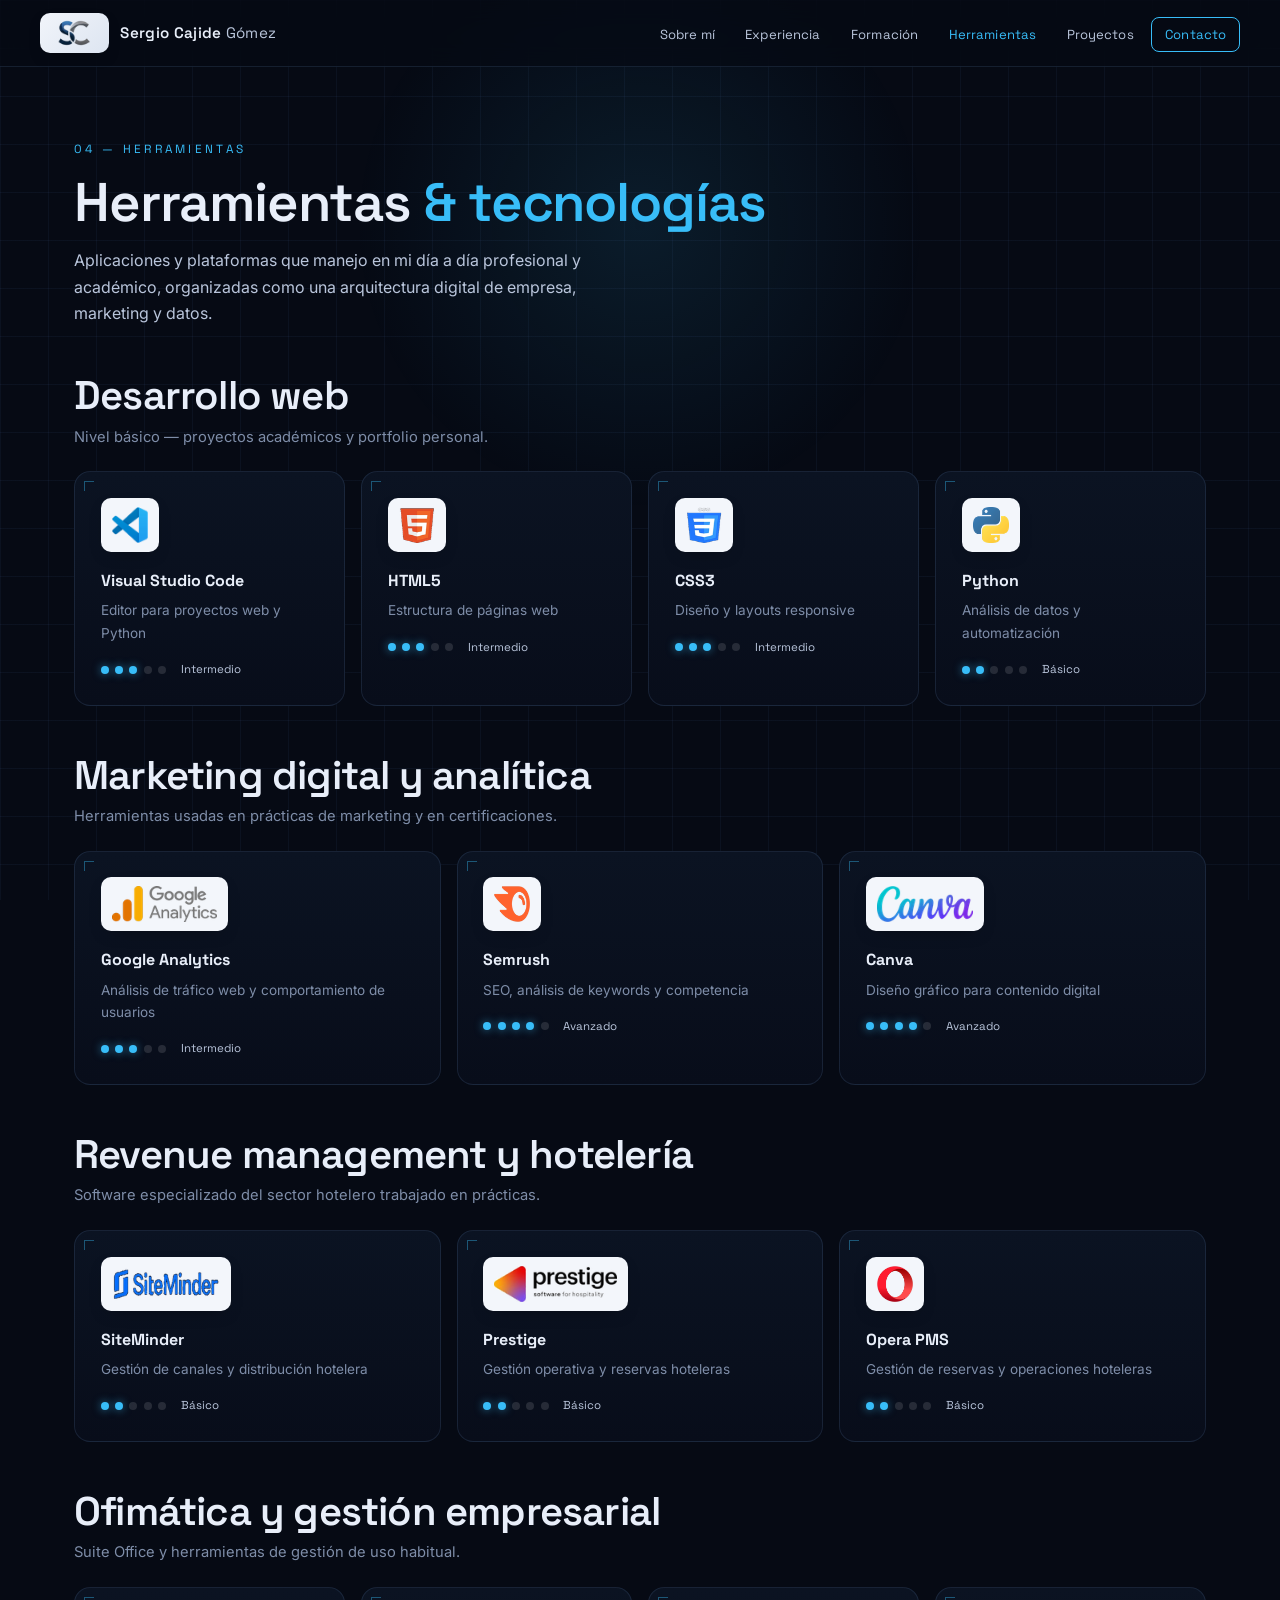
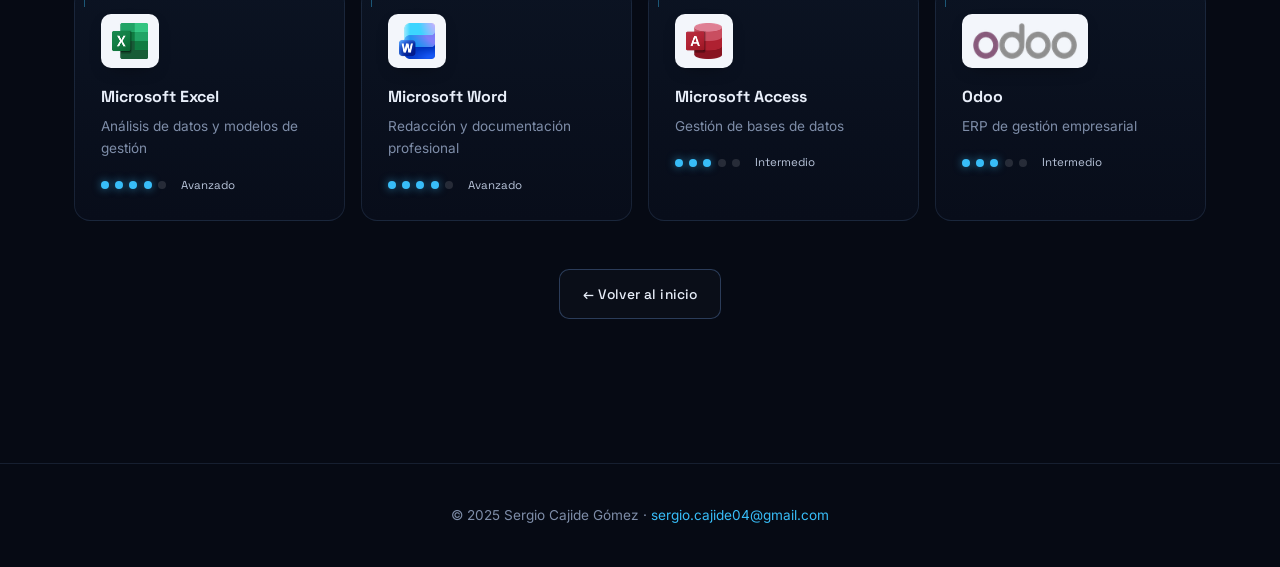
==== herramientas.html @ cd56e780 "Add files via upload" ====
<!DOCTYPE html>
<html lang="es">
<head>
  <meta charset="UTF-8">
  <meta name="viewport" content="width=device-width, initial-scale=1.0">
  <title>Herramientas — Sergio Cajide Gómez</title>
  <meta name="description" content="Herramientas y tecnologías que maneja Sergio Cajide Gómez: desarrollo web, marketing digital, revenue management y gestión empresarial.">
  <link rel="stylesheet" href="style.css">
  <link rel="preconnect" href="https://fonts.googleapis.com">
  <link rel="preconnect" href="https://fonts.gstatic.com" crossorigin>
  <link href="https://fonts.googleapis.com/css2?family=Space+Grotesk:wght@400;500;600;700&family=Inter:wght@300;400;500;600&display=swap" rel="stylesheet">
</head>
<body>

  <nav class="navbar">
    <a href="index.html" class="nav-brand">
      <img src="img/logo_prueba.png" alt="Sergio Cajide Gómez" class="brand-mark">
      <span class="brand-text">Sergio Cajide <span class="brand-soft">Gómez</span></span>
    </a>
    <ul class="nav-links">
      <li><a href="index.html#sobre-mi">Sobre mí</a></li>
      <li><a href="index.html#experiencia">Experiencia</a></li>
      <li><a href="index.html#formacion">Formación</a></li>
      <li><a href="herramientas.html" class="active">Herramientas</a></li>
      <li><a href="index.html#proyectos">Proyectos</a></li>
      <li><a href="index.html#contacto" class="nav-cta">Contacto</a></li>
    </ul>
    <button class="nav-toggle" id="navToggle" aria-label="Menú">&#9776;</button>
  </nav>

  <section class="page-header container">
    <p class="page-eyebrow">04 — Herramientas</p>
    <h1 class="page-title">Herramientas <em>&amp; tecnologías</em></h1>
    <p class="page-subtitle">Aplicaciones y plataformas que manejo en mi día a día profesional y académico, organizadas como una arquitectura digital de empresa, marketing y datos.</p>
  </section>

  <section class="block container" style="padding-top:2rem;">

    <div class="tool-category">
      <h2 class="section-title reveal">Desarrollo web</h2>
      <p class="tools-cat-desc reveal">Nivel básico — proyectos académicos y portfolio personal.</p>
      <div class="tools-full-grid">

        <div class="bp-card tool-card reveal"><span class="tick tl"></span>
          <div class="tool-card-logo"><img src="img/logo_vscode.png" alt="Visual Studio Code"></div>
          <h4>Visual Studio Code</h4><p>Editor para proyectos web y Python</p>
          <div class="tool-level"><span class="level-dot active"></span><span class="level-dot active"></span><span class="level-dot active"></span><span class="level-dot"></span><span class="level-dot"></span><span class="level-label">Intermedio</span></div>
        </div>
        <div class="bp-card tool-card reveal d1"><span class="tick tl"></span>
          <div class="tool-card-logo"><img src="img/logo_html.png" alt="HTML5"></div>
          <h4>HTML5</h4><p>Estructura de páginas web</p>
          <div class="tool-level"><span class="level-dot active"></span><span class="level-dot active"></span><span class="level-dot active"></span><span class="level-dot"></span><span class="level-dot"></span><span class="level-label">Intermedio</span></div>
        </div>
        <div class="bp-card tool-card reveal d2"><span class="tick tl"></span>
          <div class="tool-card-logo"><img src="img/logo_css.png" alt="CSS3"></div>
          <h4>CSS3</h4><p>Diseño y layouts responsive</p>
          <div class="tool-level"><span class="level-dot active"></span><span class="level-dot active"></span><span class="level-dot active"></span><span class="level-dot"></span><span class="level-dot"></span><span class="level-label">Intermedio</span></div>
        </div>
        <div class="bp-card tool-card reveal d3"><span class="tick tl"></span>
          <div class="tool-card-logo"><img src="img/logo_python.png" alt="Python"></div>
          <h4>Python</h4><p>Análisis de datos y automatización</p>
          <div class="tool-level"><span class="level-dot active"></span><span class="level-dot active"></span><span class="level-dot"></span><span class="level-dot"></span><span class="level-dot"></span><span class="level-label">Básico</span></div>
        </div>

      </div>
    </div>

    <div class="tool-category">
      <h2 class="section-title reveal">Marketing digital y analítica</h2>
      <p class="tools-cat-desc reveal">Herramientas usadas en prácticas de marketing y en certificaciones.</p>
      <div class="tools-full-grid">

        <div class="bp-card tool-card reveal"><span class="tick tl"></span>
          <div class="tool-card-logo"><img src="img/logo_googleanalytics.png" alt="Google Analytics"></div>
          <h4>Google Analytics</h4><p>Análisis de tráfico web y comportamiento de usuarios</p>
          <div class="tool-level"><span class="level-dot active"></span><span class="level-dot active"></span><span class="level-dot active"></span><span class="level-dot"></span><span class="level-dot"></span><span class="level-label">Intermedio</span></div>
        </div>
        <div class="bp-card tool-card reveal d1"><span class="tick tl"></span>
          <div class="tool-card-logo"><img src="img/logo_semrush.png" alt="Semrush"></div>
          <h4>Semrush</h4><p>SEO, análisis de keywords y competencia</p>
          <div class="tool-level"><span class="level-dot active"></span><span class="level-dot active"></span><span class="level-dot active"></span><span class="level-dot active"></span><span class="level-dot"></span><span class="level-label">Avanzado</span></div>
        </div>
        <div class="bp-card tool-card reveal d2"><span class="tick tl"></span>
          <div class="tool-card-logo"><img src="img/logo_canva.png" alt="Canva"></div>
          <h4>Canva</h4><p>Diseño gráfico para contenido digital</p>
          <div class="tool-level"><span class="level-dot active"></span><span class="level-dot active"></span><span class="level-dot active"></span><span class="level-dot active"></span><span class="level-dot"></span><span class="level-label">Avanzado</span></div>
        </div>

      </div>
    </div>

    <div class="tool-category">
      <h2 class="section-title reveal">Revenue management y hotelería</h2>
      <p class="tools-cat-desc reveal">Software especializado del sector hotelero trabajado en prácticas.</p>
      <div class="tools-full-grid">

        <div class="bp-card tool-card reveal"><span class="tick tl"></span>
          <div class="tool-card-logo"><img src="img/logo_siteminder.png" alt="SiteMinder"></div>
          <h4>SiteMinder</h4><p>Gestión de canales y distribución hotelera</p>
          <div class="tool-level"><span class="level-dot active"></span><span class="level-dot active"></span><span class="level-dot"></span><span class="level-dot"></span><span class="level-dot"></span><span class="level-label">Básico</span></div>
        </div>
        <div class="bp-card tool-card reveal d1"><span class="tick tl"></span>
          <div class="tool-card-logo"><img src="img/logo_prestige.png" alt="Prestige"></div>
          <h4>Prestige</h4><p>Gestión operativa y reservas hoteleras</p>
          <div class="tool-level"><span class="level-dot active"></span><span class="level-dot active"></span><span class="level-dot"></span><span class="level-dot"></span><span class="level-dot"></span><span class="level-label">Básico</span></div>
        </div>
        <div class="bp-card tool-card reveal d2"><span class="tick tl"></span>
          <div class="tool-card-logo"><img src="img/logo_opera.png" alt="Opera"></div>
          <h4>Opera PMS</h4><p>Gestión de reservas y operaciones hoteleras</p>
          <div class="tool-level"><span class="level-dot active"></span><span class="level-dot active"></span><span class="level-dot"></span><span class="level-dot"></span><span class="level-dot"></span><span class="level-label">Básico</span></div>
        </div>

      </div>
    </div>

    <div class="tool-category">
      <h2 class="section-title reveal">Ofimática y gestión empresarial</h2>
      <p class="tools-cat-desc reveal">Suite Office y herramientas de gestión de uso habitual.</p>
      <div class="tools-full-grid">

        <div class="bp-card tool-card reveal"><span class="tick tl"></span>
          <div class="tool-card-logo"><img src="img/logo_excel.png" alt="Excel"></div>
          <h4>Microsoft Excel</h4><p>Análisis de datos y modelos de gestión</p>
          <div class="tool-level"><span class="level-dot active"></span><span class="level-dot active"></span><span class="level-dot active"></span><span class="level-dot active"></span><span class="level-dot"></span><span class="level-label">Avanzado</span></div>
        </div>
        <div class="bp-card tool-card reveal d1"><span class="tick tl"></span>
          <div class="tool-card-logo"><img src="img/logo_word.png" alt="Word"></div>
          <h4>Microsoft Word</h4><p>Redacción y documentación profesional</p>
          <div class="tool-level"><span class="level-dot active"></span><span class="level-dot active"></span><span class="level-dot active"></span><span class="level-dot active"></span><span class="level-dot"></span><span class="level-label">Avanzado</span></div>
        </div>
        <div class="bp-card tool-card reveal d2"><span class="tick tl"></span>
          <div class="tool-card-logo"><img src="img/logo_access.png" alt="Access"></div>
          <h4>Microsoft Access</h4><p>Gestión de bases de datos</p>
          <div class="tool-level"><span class="level-dot active"></span><span class="level-dot active"></span><span class="level-dot active"></span><span class="level-dot"></span><span class="level-dot"></span><span class="level-label">Intermedio</span></div>
        </div>
        <div class="bp-card tool-card reveal d3"><span class="tick tl"></span>
          <div class="tool-card-logo"><img src="img/logo_odoo.png" alt="Odoo"></div>
          <h4>Odoo</h4><p>ERP de gestión empresarial</p>
          <div class="tool-level"><span class="level-dot active"></span><span class="level-dot active"></span><span class="level-dot active"></span><span class="level-dot"></span><span class="level-dot"></span><span class="level-label">Intermedio</span></div>
        </div>

      </div>
    </div>

    <div style="text-align:center;margin-top:1rem;" class="reveal">
      <a href="index.html" class="btn btn-outline">← Volver al inicio</a>
    </div>

  </section>

  <nav class="mobile-bottom-nav">
    <a href="index.html">Inicio</a>
    <a href="index.html#sobre-mi">Sobre mí</a>
    <a href="index.html#experiencia">Experiencia</a>
    <a href="index.html#proyectos">Proyectos</a>
    <a href="index.html#contacto">Contacto</a>
  </nav>

  <footer class="footer">
    <p>© 2025 Sergio Cajide Gómez · <a href="mailto:sergio.cajide04@gmail.com">sergio.cajide04@gmail.com</a></p>
  </footer>

  <script src="app.js"></script>
</body>
</html>
---- style.css ----
/* =========================================================
   Sergio Cajide Gómez — Portfolio
   "Digital Blueprint" — Business · Technology · Transformation
   ========================================================= */

:root{
  --bg:            #060a14;
  --bg-2:          #080d1a;
  --surface:       #0b1322;
  --surface-2:     #0e1730;
  --line:          rgba(120,160,220,.14);
  --line-strong:   rgba(120,170,240,.30);
  --grid:          rgba(90,130,200,.07);
  --text:          #e8eef9;
  --text-soft:     #b9c5db;
  --muted:         #7e8da8;
  --accent:        #38bdf8;   /* cian eléctrico */
  --accent-2:      #3b82f6;   /* azul */
  --accent-soft:   rgba(56,189,248,.12);
  --amber:         #f5b14c;
  --green:         #4ade80;
  --violet:        #a78bfa;
  --radius:        16px;
  --radius-sm:     10px;
  --maxw:          1180px;
  --ease:          cubic-bezier(.22,.61,.36,1);
  --font-head:     'Space Grotesk', system-ui, sans-serif;
  --font-body:     'Inter', system-ui, -apple-system, sans-serif;
}

*{ box-sizing:border-box; margin:0; padding:0; }

html{ scroll-behavior:smooth; }

body{
  font-family:var(--font-body);
  background:var(--bg);
  color:var(--text);
  line-height:1.65;
  -webkit-font-smoothing:antialiased;
  overflow-x:hidden;
  position:relative;
}

/* Blueprint grid background (fixed) + cursor glow */
body::before{
  content:"";
  position:fixed; inset:0;
  background-image:
    linear-gradient(var(--grid) 1px, transparent 1px),
    linear-gradient(90deg, var(--grid) 1px, transparent 1px);
  background-size:48px 48px;
  z-index:0;
  pointer-events:none;
}
body::after{
  content:"";
  position:fixed; inset:0;
  z-index:0;
  pointer-events:none;
  background:radial-gradient(440px circle at var(--mx,50%) var(--my,25%),
             rgba(56,189,248,.10), transparent 65%);
  transition:background .18s var(--ease);
}

a{ color:inherit; text-decoration:none; }
img{ max-width:100%; display:block; }
ul{ list-style:none; }

.container{
  width:100%;
  max-width:var(--maxw);
  margin-inline:auto;
  padding-inline:24px;
  position:relative;
  z-index:1;
}

/* =========================================================
   Typography helpers
   ========================================================= */
.eyebrow{
  font-family:var(--font-head);
  font-size:.74rem;
  letter-spacing:.32em;
  text-transform:uppercase;
  color:var(--accent);
  display:inline-flex;
  align-items:center;
  gap:.7rem;
  font-weight:500;
}
.eyebrow::before{
  content:"";
  width:28px; height:1px;
  background:linear-gradient(90deg,var(--accent),transparent);
}

.section-title{
  font-family:var(--font-head);
  font-size:clamp(1.6rem,3.4vw,2.5rem);
  font-weight:600;
  letter-spacing:-.02em;
  line-height:1.1;
}
.section-lead{
  color:var(--text-soft);
  max-width:56ch;
  margin-top:1rem;
  font-size:1.02rem;
}

section.block{ padding-block:clamp(4.5rem,9vw,7rem); position:relative; z-index:1; }
.section-head{ margin-bottom:3rem; }

/* =========================================================
   Intro cinematic
   ========================================================= */
#intro{
  position:fixed; inset:0;
  z-index:9999;
  background:radial-gradient(circle at 50% 45%, #0a1322 0%, #050810 70%);
  display:grid; place-items:center;
  overflow:hidden;
}
#intro.hide{
  opacity:0;
  visibility:hidden;
  transition:opacity .8s var(--ease), visibility 0s .8s;
}
#intro svg{ position:absolute; inset:0; width:100%; height:100%; }
#intro .intro-line{
  fill:none;
  stroke:var(--accent);
  stroke-width:1;
  stroke-dasharray:1600;
  stroke-dashoffset:1600;
  opacity:.5;
  animation:draw 1.7s var(--ease) forwards;
}
#intro .intro-line.l2{ stroke:var(--accent-2); animation-delay:.15s; }
#intro .intro-shape{
  fill:none; stroke:rgba(150,190,240,.5); stroke-width:1;
  opacity:0;
  animation:shapeIn 1s ease forwards .4s, shapeOut .6s ease forwards 1.8s;
}
#intro .intro-node{
  fill:var(--accent); opacity:0;
  animation:nodeIn .5s ease forwards .5s;
}
@keyframes draw{ to{ stroke-dashoffset:0; } }
@keyframes shapeIn{ from{opacity:0;} to{opacity:.6;} }
@keyframes shapeOut{ to{opacity:0;} }
@keyframes nodeIn{ to{opacity:.85;} }

#intro .intro-center{
  position:relative; z-index:2; text-align:center;
  opacity:0; transform:translateY(8px);
  animation:introTextIn .9s var(--ease) forwards 1.55s;
}
#intro .intro-name{
  font-family:var(--font-head);
  font-weight:600;
  font-size:clamp(1.9rem,6vw,3.6rem);
  letter-spacing:.04em;
  background:linear-gradient(120deg,#fff 30%,var(--accent));
  -webkit-background-clip:text; background-clip:text;
  -webkit-text-fill-color:transparent;
}
#intro .intro-tag{
  margin-top:.7rem;
  font-family:var(--font-head);
  letter-spacing:.26em;
  text-transform:uppercase;
  font-size:.72rem;
  color:var(--text-soft);
}
#intro .intro-tag b{ color:var(--accent); font-weight:500; }
@keyframes introTextIn{ to{ opacity:1; transform:none; } }

.intro-skip{
  position:absolute; bottom:26px; right:28px; z-index:3;
  font-family:var(--font-head); font-size:.68rem; letter-spacing:.2em;
  text-transform:uppercase; color:var(--muted);
  border:1px solid var(--line); padding:.45rem .9rem; border-radius:40px;
  background:rgba(10,18,34,.4); cursor:pointer; transition:.25s;
}
.intro-skip:hover{ color:var(--text); border-color:var(--line-strong); }

/* =========================================================
   Navbar
   ========================================================= */
.navbar{
  position:sticky; top:0; z-index:100;
  display:flex; align-items:center; justify-content:space-between;
  gap:1.5rem;
  padding:.8rem clamp(18px,4vw,40px);
  background:rgba(6,10,20,.72);
  backdrop-filter:blur(14px);
  -webkit-backdrop-filter:blur(14px);
  border-bottom:1px solid var(--line);
}
.nav-brand{ display:flex; align-items:center; gap:.7rem; }
.nav-brand .brand-mark{
  height:40px; width:auto;
  background:linear-gradient(135deg,#f1f4fa,#dde5f1);
  border-radius:10px; padding:5px 9px;
  box-shadow:0 6px 16px -8px rgba(0,0,0,.6);
}
.nav-brand .brand-text{
  font-family:var(--font-head); font-weight:600; letter-spacing:.02em; font-size:.95rem;
}
.nav-brand .brand-soft{ color:var(--text-soft); font-weight:400; }
.nav-links{ display:flex; gap:.3rem; align-items:center; }
.nav-links a{
  font-family:var(--font-head);
  font-size:.82rem; letter-spacing:.01em;
  color:var(--text-soft);
  padding:.5rem .8rem; border-radius:8px;
  transition:.2s; position:relative;
}
.nav-links a:hover{ color:var(--text); background:rgba(255,255,255,.04); }
.nav-links a.active{ color:var(--accent); }
.nav-cta{ border:1px solid var(--accent) !important; color:var(--accent) !important; }
.nav-cta:hover{ background:var(--accent-soft) !important; }
.nav-toggle{
  display:none; background:none; border:none; color:var(--text);
  font-size:1.5rem; cursor:pointer; line-height:1;
}

/* =========================================================
   Buttons
   ========================================================= */
.btn{
  display:inline-flex; align-items:center; gap:.5rem;
  font-family:var(--font-head); font-weight:500; font-size:.86rem;
  letter-spacing:.01em;
  padding:.8rem 1.4rem; border-radius:10px;
  border:1px solid transparent; cursor:pointer;
  transition:.25s var(--ease);
}
.btn-primary{
  background:linear-gradient(120deg,var(--accent-2),var(--accent));
  color:#03101f; font-weight:600;
  box-shadow:0 8px 26px -10px rgba(56,189,248,.6);
}
.btn-primary:hover{ transform:translateY(-2px); box-shadow:0 14px 34px -10px rgba(56,189,248,.75); }
.btn-outline{ border-color:var(--line-strong); color:var(--text); background:rgba(255,255,255,.02); }
.btn-outline:hover{ border-color:var(--accent); color:var(--accent); background:var(--accent-soft); }
.btn-ghost{ color:var(--text-soft); padding-inline:.6rem; }
.btn-ghost:hover{ color:var(--accent); }
.btn-full{ width:100%; justify-content:center; }

/* =========================================================
   Cards — blueprint style
   ========================================================= */
.bp-card{
  position:relative;
  background:linear-gradient(180deg,var(--surface),var(--bg-2));
  border:1px solid var(--line);
  border-radius:var(--radius);
  padding:1.6rem;
  transition:.35s var(--ease);
  overflow:hidden;
}
.bp-card::before{
  content:""; position:absolute; top:0; left:0; right:0; height:1px;
  background:linear-gradient(90deg,transparent,var(--accent),transparent);
  opacity:0; transition:.35s;
}
.bp-card:hover{
  border-color:var(--line-strong);
  transform:translateY(-4px);
  box-shadow:0 24px 50px -28px rgba(10,30,60,.9);
}
.bp-card:hover::before{ opacity:.8; }
.bp-card .tick{ position:absolute; width:10px; height:10px; opacity:.4; }
.tick.tl{ top:9px; left:9px; }
.tick.tr{ top:9px; right:9px; }
.tick.tl::before,.tick.tr::before{ content:""; position:absolute; width:10px; height:1px; top:0; background:var(--accent); }
.tick.tl::after,.tick.tr::after{ content:""; position:absolute; width:1px; height:10px; left:0; background:var(--accent); }
.tick.tr::before{ right:0; left:auto; }
.tick.tr::after{ right:0; left:auto; }

/* =========================================================
   Hero
   ========================================================= */
.hero{
  position:relative; z-index:1;
  display:grid; grid-template-columns:1.15fr .85fr;
  gap:3rem; align-items:center;
  padding:clamp(3rem,7vw,5.5rem) 24px clamp(3.5rem,7vw,5rem);
  max-width:var(--maxw); margin-inline:auto;
}
.hero-eyebrow{ margin-bottom:1.4rem; }
.hero-title{
  font-family:var(--font-head);
  font-weight:600;
  font-size:clamp(2.6rem,6.5vw,4.6rem);
  line-height:1.02; letter-spacing:-.03em;
}
.hero-title .grad{
  background:linear-gradient(120deg,#fff 35%,var(--accent));
  -webkit-background-clip:text; background-clip:text;
  -webkit-text-fill-color:transparent;
}
.hero-roles-line{
  margin-top:1.3rem;
  font-family:var(--font-head); font-size:.96rem;
  color:var(--text-soft); letter-spacing:.01em;
  display:flex; flex-wrap:wrap; gap:.5rem .9rem; align-items:center;
}
.hero-roles-line span{ display:inline-flex; align-items:center; gap:.5rem; }
.hero-roles-line .sep{ width:5px; height:5px; border-radius:50%; background:var(--accent); }
.hero-desc{ margin-top:1.5rem; color:var(--text-soft); max-width:52ch; }
.hero-cta{ margin-top:2rem; display:flex; flex-wrap:wrap; gap:.8rem; }

.hero-visual{ position:relative; }
.hero-photo-wrap{
  position:relative; width:100%; max-width:340px; margin-inline:auto;
  border-radius:20px; overflow:hidden;
  border:1px solid var(--line-strong);
  background:var(--surface);
}
.hero-photo-wrap::after{
  content:""; position:absolute; inset:0;
  background:linear-gradient(180deg,transparent 55%,rgba(6,10,20,.55));
}
.hero-photo{ width:100%; aspect-ratio:1/1.08; object-fit:cover; filter:grayscale(.15) contrast(1.02); }
.hero-card{
  position:relative; margin-top:-2.6rem; margin-inline:auto;
  width:92%; z-index:2;
  background:rgba(11,19,34,.92);
  backdrop-filter:blur(8px);
  border:1px solid var(--line-strong);
  border-radius:14px; padding:1.1rem 1.2rem;
}
.hero-tag{
  font-family:var(--font-head); font-size:.66rem; letter-spacing:.22em;
  text-transform:uppercase; color:var(--accent); margin-bottom:.8rem;
}
.role-item{ display:flex; gap:.7rem; align-items:flex-start; padding:.4rem 0; }
.role-dot{ width:9px; height:9px; border-radius:50%; margin-top:.45rem; flex:none; box-shadow:0 0 10px currentColor; }
.dot-blue{ background:var(--accent); color:var(--accent); }
.dot-amber{ background:var(--amber); color:var(--amber); }
.dot-green{ background:var(--green); color:var(--green); }
.dot-violet{ background:var(--violet); color:var(--violet); }
.role-company{ font-weight:600; font-size:.9rem; font-family:var(--font-head); }
.role-desc{ font-size:.78rem; color:var(--muted); }

/* =========================================================
   About / profile
   ========================================================= */
.about-grid{ display:grid; grid-template-columns:1.4fr 1fr; gap:2.2rem; align-items:start; }
.about-lead{ font-size:1.18rem; color:var(--text); font-weight:500; margin-bottom:1.1rem; }
.about-text p{ color:var(--text-soft); margin-bottom:1rem; }
.about-text strong{ color:var(--text); font-weight:600; }
.about-sidebar{ display:grid; gap:1.2rem; }
.info-card-title{
  font-family:var(--font-head); font-size:.72rem; letter-spacing:.2em;
  text-transform:uppercase; color:var(--accent); margin-bottom:1rem;
}
.info-list li{ display:flex; gap:.7rem; align-items:center; padding:.35rem 0; color:var(--text-soft); font-size:.92rem; }
.info-icon{ color:var(--accent); width:18px; text-align:center; }
.tl-mini-row{ display:flex; gap:.8rem; align-items:center; padding:.5rem 0; }
.tl-mini-logo{ width:38px; height:38px; object-fit:contain; background:#fff; border-radius:8px; padding:4px; flex:none; }
.tl-mini-row .tl-year{ display:block; font-size:.72rem; color:var(--accent); font-family:var(--font-head); }
.tl-mini-row .tl-title{ display:block; font-weight:600; font-size:.9rem; }
.tl-mini-row .tl-place{ display:block; font-size:.8rem; color:var(--muted); }

/* skills */
.skills-grid{ display:grid; grid-template-columns:repeat(auto-fit,minmax(240px,1fr)); gap:1rem; }
.skill-head{ display:flex; align-items:center; justify-content:space-between; margin-bottom:1rem; }
.skill-icon{
  display:inline-grid; place-items:center; width:44px; height:44px;
  border:1px solid var(--line); border-radius:11px;
  background:var(--accent-soft); color:var(--accent); transition:.3s var(--ease);
}
.skill-icon svg{ width:24px; height:24px; }
.skill-block:hover .skill-icon{ border-color:var(--accent); box-shadow:0 0 18px -6px rgba(56,189,248,.6); }
.skill-index{ font-family:var(--font-head); font-size:.8rem; letter-spacing:.12em; color:var(--muted); }
.skill-block h4{ font-family:var(--font-head); font-size:1rem; margin-bottom:.4rem; }
.skill-block p{ color:var(--muted); font-size:.88rem; }

/* languages */
.lang-grid{ display:grid; grid-template-columns:repeat(auto-fit,minmax(200px,1fr)); gap:1rem; }
.lang-card{ background:var(--surface); border:1px solid var(--line); border-radius:var(--radius-sm); padding:1.1rem; }
.lang-name{ font-family:var(--font-head); font-weight:600; display:block; margin-bottom:.7rem; }
.lang-bar-wrap{ height:5px; background:rgba(255,255,255,.07); border-radius:4px; overflow:hidden; }
.lang-bar{ height:100%; background:linear-gradient(90deg,var(--accent-2),var(--accent)); border-radius:4px; width:0; transition:width 1.1s var(--ease); }
.lang-level{ display:block; margin-top:.55rem; font-size:.78rem; color:var(--muted); }

/* =========================================================
   Experience — roadmap timeline
   ========================================================= */
.timeline{ position:relative; display:grid; gap:1.4rem; }
.timeline::before{
  content:""; position:absolute; left:7px; top:8px; bottom:8px; width:1px;
  background:linear-gradient(180deg,var(--accent),var(--line),transparent);
}
.timeline-item{ position:relative; padding-left:2.4rem; }
.timeline-dot{
  position:absolute; left:0; top:1.6rem; width:15px; height:15px; border-radius:50%;
  border:2px solid var(--bg); box-shadow:0 0 0 1px var(--line-strong),0 0 14px currentColor;
  z-index:2;
}
.tl-header{ display:flex; justify-content:space-between; gap:1rem; flex-wrap:wrap; align-items:flex-start; margin-bottom:.9rem; }
.tl-id-row{ display:flex; align-items:center; gap:.85rem; }
.company-logo{
  width:46px; height:46px; border-radius:10px; flex:none;
  background:#fff; display:grid; place-items:center; padding:6px;
  border:1px solid var(--line);
}
.company-logo img{ max-height:100%; max-width:100%; width:auto; object-fit:contain; }
.company-logo.plain{ background:transparent; border:none; padding:0; width:50px; height:50px; }
.company-logo.plain img{ max-height:50px; }
.tl-role{ font-family:var(--font-head); font-size:1.08rem; font-weight:600; }
.tl-company{ color:var(--accent); font-size:.86rem; }
.tl-badge{
  font-family:var(--font-head); font-size:.7rem; letter-spacing:.04em;
  padding:.32rem .7rem; border-radius:30px; white-space:nowrap;
  border:1px solid var(--line); color:var(--text-soft);
}
.badge-blue{ border-color:rgba(56,189,248,.4); color:var(--accent); }
.badge-amber{ border-color:rgba(245,177,76,.4); color:var(--amber); }
.badge-green{ border-color:rgba(74,222,128,.4); color:var(--green); }
.tl-desc{ color:var(--text-soft); font-size:.94rem; max-height:0; overflow:hidden; opacity:0; transition:max-height .45s var(--ease), opacity .35s, margin .35s; }
.timeline-item .bp-card:hover .tl-desc,
.timeline-item .bp-card.open .tl-desc{ max-height:260px; opacity:1; margin-bottom:.9rem; }
.tl-tags{ display:flex; flex-wrap:wrap; gap:.45rem; }
.tag{
  font-size:.74rem; padding:.32rem .7rem; border-radius:30px;
  background:rgba(56,189,248,.07); border:1px solid var(--line);
  color:var(--text-soft); font-family:var(--font-head);
}
.hover-hint{ font-size:.72rem; color:var(--muted); margin-top:.2rem; font-family:var(--font-head); }

/* =========================================================
   Education
   ========================================================= */
.edu-grid{ display:grid; grid-template-columns:repeat(auto-fit,minmax(280px,1fr)); gap:1.2rem; }
.edu-logo-row{ height:48px; margin-bottom:1rem; }
.edu-logo{ height:48px; width:auto; object-fit:contain; background:#fff; border-radius:8px; padding:5px; }
.edu-year{ font-family:var(--font-head); font-size:.74rem; color:var(--accent); letter-spacing:.05em; }
.edu-card h3{ font-family:var(--font-head); font-size:1.1rem; margin:.4rem 0 .3rem; }
.edu-place{ color:var(--text-soft); font-size:.88rem; margin-bottom:.6rem; }
.edu-detail{ color:var(--muted); font-size:.86rem; }

/* =========================================================
   Tools — nodes in a digital architecture
   ========================================================= */
.tools-highlight{ display:grid; grid-template-columns:repeat(auto-fit,minmax(150px,1fr)); gap:1rem; }
.tool-node{
  position:relative; text-align:center; padding:1.4rem 1rem;
  background:linear-gradient(180deg,var(--surface),var(--bg-2));
  border:1px solid var(--line); border-radius:var(--radius-sm);
  transition:.3s var(--ease);
}
.tool-node img{ height:58px; width:auto; margin:0 auto .9rem; object-fit:contain; transition:.3s; background:#f3f6fb; border-radius:12px; padding:9px 11px; box-shadow:0 6px 18px -10px rgba(0,0,0,.6); }
.tool-node span{ font-family:var(--font-head); font-size:.86rem; font-weight:500; }
.tool-node small{ display:block; color:var(--muted); font-size:.74rem; margin-top:.3rem; opacity:0; max-height:0; overflow:hidden; transition:.3s; }
.tool-node:hover{ border-color:var(--accent); transform:translateY(-4px); box-shadow:0 0 26px -8px rgba(56,189,248,.5); }
.tool-node:hover img{ transform:scale(1.06); }
.tool-node:hover small{ opacity:1; max-height:60px; }

/* Tools full page */
.tool-category{ margin-bottom:3rem; }
.tools-cat-desc{ color:var(--muted); margin:.4rem 0 1.4rem; font-size:.92rem; }
.tools-full-grid{ display:grid; grid-template-columns:repeat(auto-fit,minmax(220px,1fr)); gap:1rem; }
.tool-card{ text-align:left; }
.tool-card-logo{ min-height:54px; margin-bottom:1rem; display:flex; align-items:center; }
.tool-card-logo img{ height:54px; width:auto; max-width:150px; object-fit:contain; background:#f3f6fb; border-radius:10px; padding:9px 11px; box-shadow:0 6px 18px -10px rgba(0,0,0,.6); }
.tool-card h4{ font-family:var(--font-head); font-size:1rem; margin-bottom:.3rem; }
.tool-card p{ color:var(--muted); font-size:.85rem; margin-bottom:1rem; }
.tool-level{ display:flex; align-items:center; gap:.4rem; }
.level-dot{ width:8px; height:8px; border-radius:50%; background:rgba(255,255,255,.12); }
.level-dot.active{ background:var(--accent); box-shadow:0 0 8px rgba(56,189,248,.6); }
.level-label{ font-family:var(--font-head); font-size:.72rem; color:var(--text-soft); margin-left:.5rem; }

/* =========================================================
   Projects & certs
   ========================================================= */
.project-grid{ display:grid; grid-template-columns:repeat(auto-fit,minmax(290px,1fr)); gap:1.2rem; }
.project-header{ display:flex; justify-content:space-between; align-items:center; margin-bottom:1rem; }
.project-tag{ font-family:var(--font-head); font-size:.68rem; letter-spacing:.05em; padding:.3rem .7rem; border-radius:30px; border:1px solid var(--line); color:var(--accent); }
.project-date{ font-size:.74rem; color:var(--muted); font-family:var(--font-head); }
.project-logo-wrap{ min-height:64px; display:flex; align-items:center; margin-bottom:1rem; }
.project-logo-wrap img{ max-height:60px; width:auto; background:#f3f6fb; border-radius:10px; padding:9px 12px; box-shadow:0 6px 18px -10px rgba(0,0,0,.6); }
.project-card h3{ font-family:var(--font-head); font-size:1.05rem; margin-bottom:.6rem; }
.project-card p{ color:var(--text-soft); font-size:.9rem; margin-bottom:1rem; }

.cert-list{ display:grid; gap:.8rem; }
.cert-item{
  display:flex; align-items:center; gap:1rem;
  background:var(--surface); border:1px solid var(--line);
  border-radius:var(--radius-sm); padding:1rem 1.2rem; transition:.3s var(--ease);
}
.cert-item:hover{ border-color:var(--line-strong); transform:translateX(4px); }
.cert-logo{ width:44px; height:44px; flex:none; background:#fff; border-radius:8px; display:grid; place-items:center; padding:6px; }
.cert-logo img{ max-height:100%; max-width:100%; object-fit:contain; }
.cert-info{ flex:1; }
.cert-info h4{ font-family:var(--font-head); font-size:.95rem; }
.cert-info p{ color:var(--muted); font-size:.83rem; }
.cert-date{ font-size:.76rem; color:var(--accent); font-family:var(--font-head); white-space:nowrap; }

/* =========================================================
   Contact — closing blueprint
   ========================================================= */
.contact-grid{ display:grid; grid-template-columns:1fr 1fr; gap:2.2rem; align-items:start; }
.contact-intro{ color:var(--text-soft); font-size:1.05rem; margin-bottom:1.8rem; max-width:48ch; }
.contact-methods{ display:grid; gap:.7rem; }
.contact-method{
  display:flex; align-items:center; gap:1rem;
  background:var(--surface); border:1px solid var(--line);
  border-radius:var(--radius-sm); padding:.9rem 1.1rem; transition:.3s var(--ease);
}
.contact-method:hover{ border-color:var(--accent); transform:translateX(4px); box-shadow:0 0 22px -10px rgba(56,189,248,.5); }
.contact-method-icon{
  width:40px; height:40px; flex:none; border-radius:9px;
  display:grid; place-items:center; font-family:var(--font-head); font-weight:600;
  background:var(--accent-soft); color:var(--accent); border:1px solid var(--line);
}
.contact-method-label{ font-size:.72rem; color:var(--muted); text-transform:uppercase; letter-spacing:.1em; font-family:var(--font-head); }
.contact-method-value{ font-size:.92rem; color:var(--text); }
.availability-box{ display:flex; align-items:center; gap:.7rem; margin-top:1.4rem; color:var(--text-soft); font-size:.9rem; }
.avail-dot{ width:9px; height:9px; border-radius:50%; background:var(--green); box-shadow:0 0 0 0 rgba(74,222,128,.5); animation:pulse 2s infinite; }
@keyframes pulse{ 0%{box-shadow:0 0 0 0 rgba(74,222,128,.45);} 70%{box-shadow:0 0 0 10px rgba(74,222,128,0);} 100%{box-shadow:0 0 0 0 rgba(74,222,128,0);} }

.contact-form-wrap{ background:linear-gradient(180deg,var(--surface),var(--bg-2)); border:1px solid var(--line); border-radius:var(--radius); padding:1.8rem; }
.form-title{ font-family:var(--font-head); font-size:1.1rem; margin-bottom:1.2rem; }
.form-group{ margin-bottom:1rem; }
.form-group label{ display:block; font-size:.78rem; color:var(--text-soft); margin-bottom:.4rem; font-family:var(--font-head); letter-spacing:.03em; }
.form-group input,.form-group textarea{
  width:100%; background:var(--bg-2); border:1px solid var(--line);
  border-radius:9px; padding:.75rem .9rem; color:var(--text);
  font-family:var(--font-body); font-size:.92rem; transition:.2s; resize:vertical;
}
.form-group input:focus,.form-group textarea:focus{ outline:none; border-color:var(--accent); box-shadow:0 0 0 3px var(--accent-soft); }
.form-group input::placeholder,.form-group textarea::placeholder{ color:#56627a; }
.form-note{ font-size:.74rem; color:var(--muted); margin-top:.8rem; }

/* =========================================================
   Footer
   ========================================================= */
.footer{
  border-top:1px solid var(--line);
  padding:2.5rem 24px; text-align:center; color:var(--muted);
  font-size:.85rem; position:relative; z-index:1; margin-top:2rem;
}
.footer a{ color:var(--accent); }

/* page header (secondary pages) */
.page-header{ padding-top:clamp(3rem,6vw,4.5rem); padding-bottom:1rem; }
.page-eyebrow{ font-family:var(--font-head); font-size:.74rem; letter-spacing:.28em; text-transform:uppercase; color:var(--accent); margin-bottom:1rem; }
.page-title{ font-family:var(--font-head); font-weight:600; font-size:clamp(2rem,5vw,3.4rem); line-height:1.05; letter-spacing:-.02em; }
.page-title em{ font-style:normal; color:var(--accent); }
.page-subtitle{ color:var(--text-soft); margin-top:1rem; max-width:54ch; }

/* =========================================================
   Mobile bottom nav
   ========================================================= */
.mobile-bottom-nav{ display:none; }

/* =========================================================
   Scroll reveal
   ========================================================= */
.reveal{ opacity:0; transform:translateY(26px); transition:opacity .7s var(--ease), transform .7s var(--ease); }
.reveal.in{ opacity:1; transform:none; }
.reveal.d1{ transition-delay:.08s; }
.reveal.d2{ transition-delay:.16s; }
.reveal.d3{ transition-delay:.24s; }
.reveal.d4{ transition-delay:.32s; }

/* =========================================================
   Responsive
   ========================================================= */
@media (max-width:920px){
  .hero{ grid-template-columns:1fr; gap:2.5rem; }
  .hero-visual{ order:-1; max-width:360px; margin-inline:auto; }
  .about-grid,.contact-grid{ grid-template-columns:1fr; }
}
@media (max-width:760px){
  .nav-links{
    position:fixed; top:58px; right:0; left:0;
    flex-direction:column; align-items:stretch; gap:.2rem;
    background:rgba(6,10,20,.97); backdrop-filter:blur(14px);
    padding:1rem; border-bottom:1px solid var(--line);
    transform:translateY(-130%); transition:transform .35s var(--ease);
    z-index:99;
  }
  .nav-links.open{ transform:none; }
  .nav-links a{ padding:.8rem 1rem; }
  .nav-toggle{ display:block; }

  .mobile-bottom-nav{
    display:flex; position:fixed; bottom:0; left:0; right:0; z-index:90;
    background:rgba(6,10,20,.94); backdrop-filter:blur(14px);
    border-top:1px solid var(--line); justify-content:space-around;
    padding:.5rem .3rem; gap:.2rem;
  }
  .mobile-bottom-nav a{ font-family:var(--font-head); font-size:.66rem; color:var(--text-soft); padding:.3rem; flex:1; text-align:center; }
  body{ padding-bottom:54px; }

  .tl-header{ flex-direction:column; }
  /* On touch devices, show experience descriptions by default */
  .tl-desc{ max-height:300px; opacity:1; margin-bottom:.9rem; }
  .hover-hint{ display:none; }
}

/* =========================================================
   Reduced motion
   ========================================================= */
@media (prefers-reduced-motion:reduce){
  *{ animation-duration:.001ms !important; animation-iteration-count:1 !important; transition-duration:.001ms !important; scroll-behavior:auto; }
  body::after{ display:none; }
  .reveal{ opacity:1; transform:none; }
  #intro{ display:none; }
}
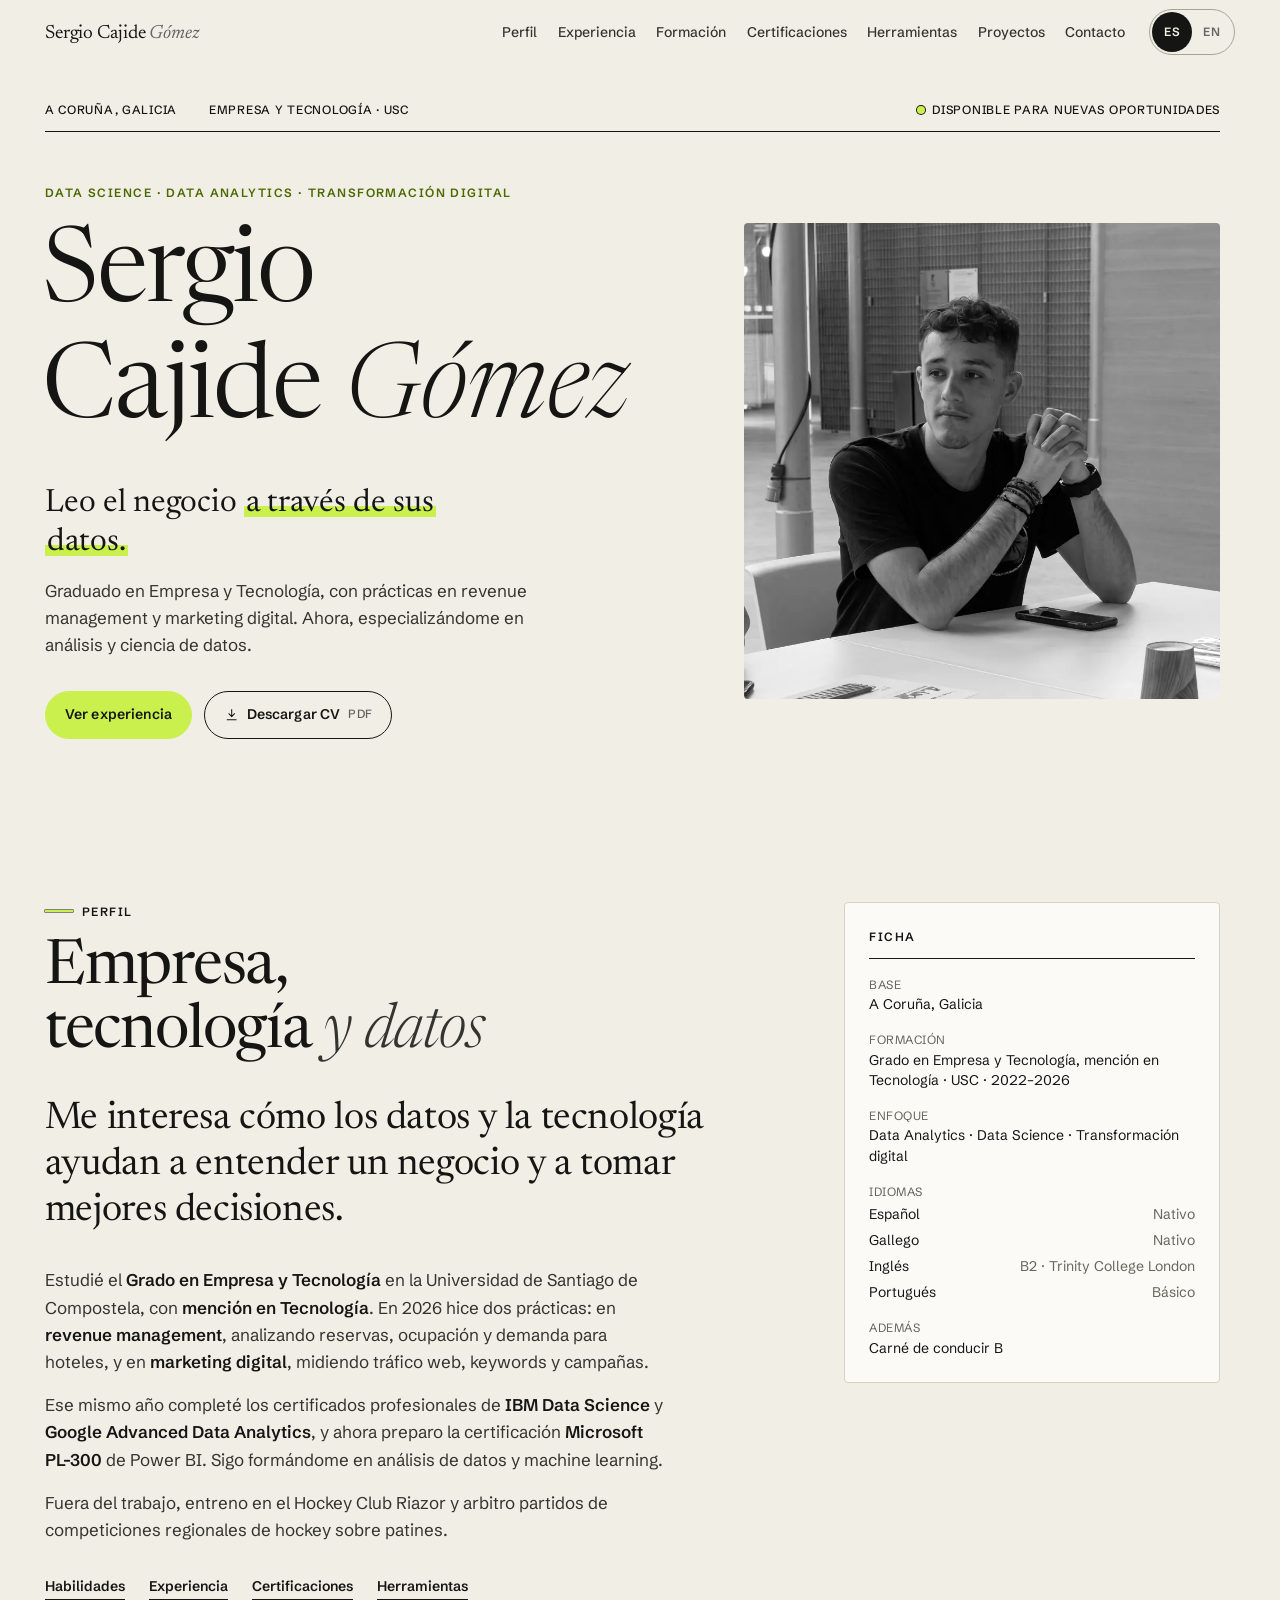
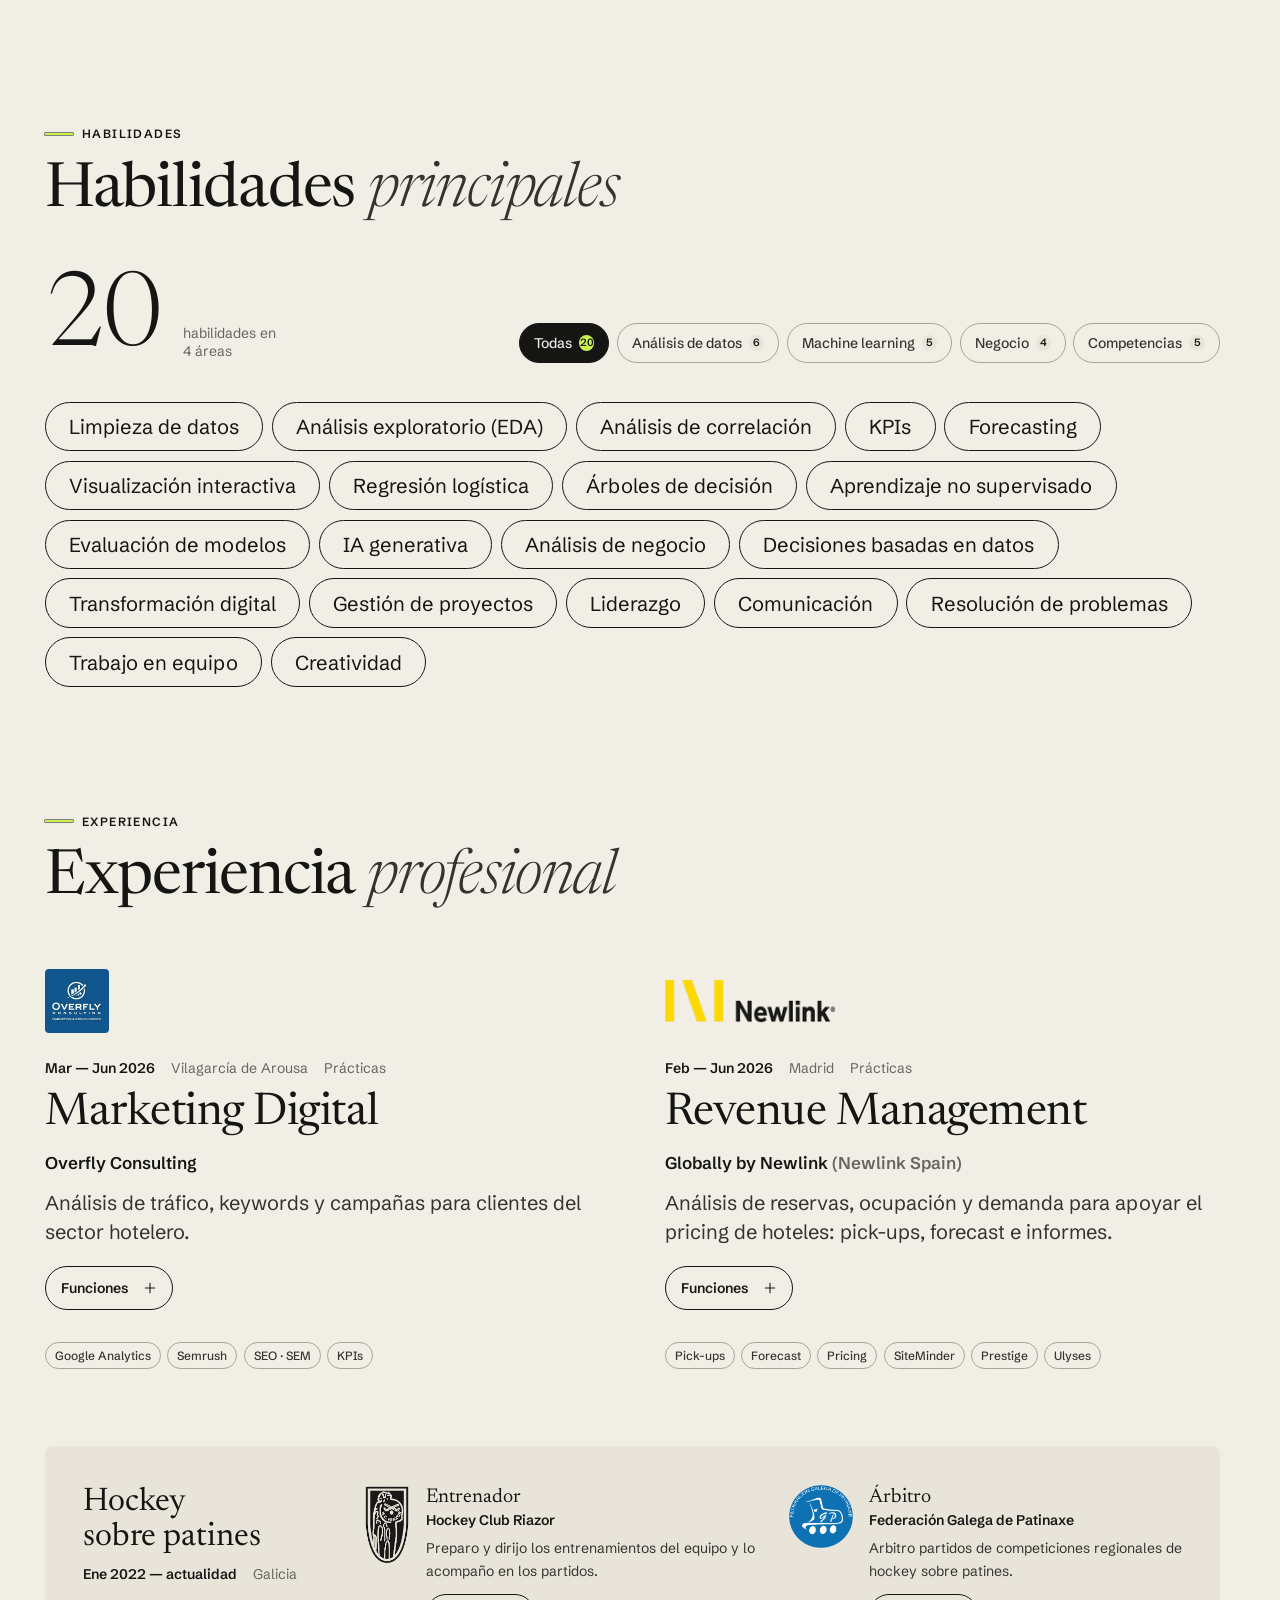
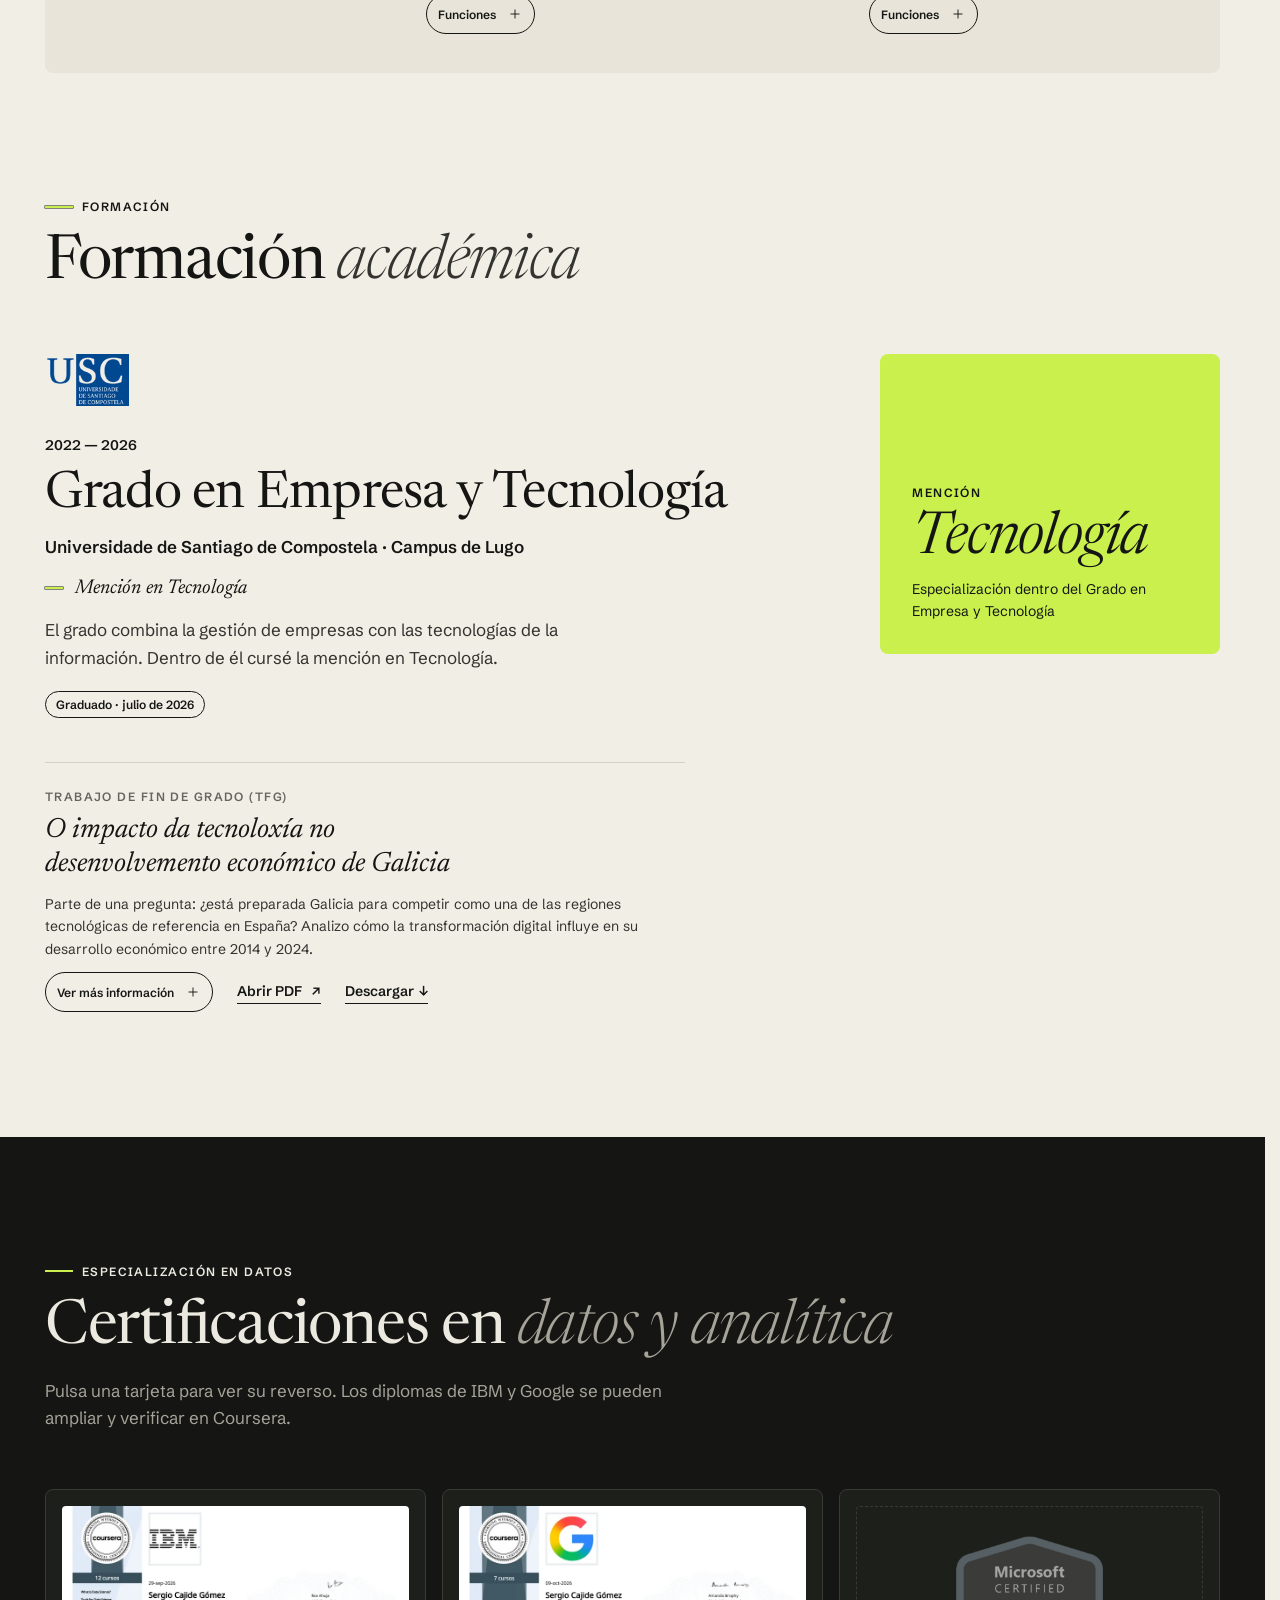
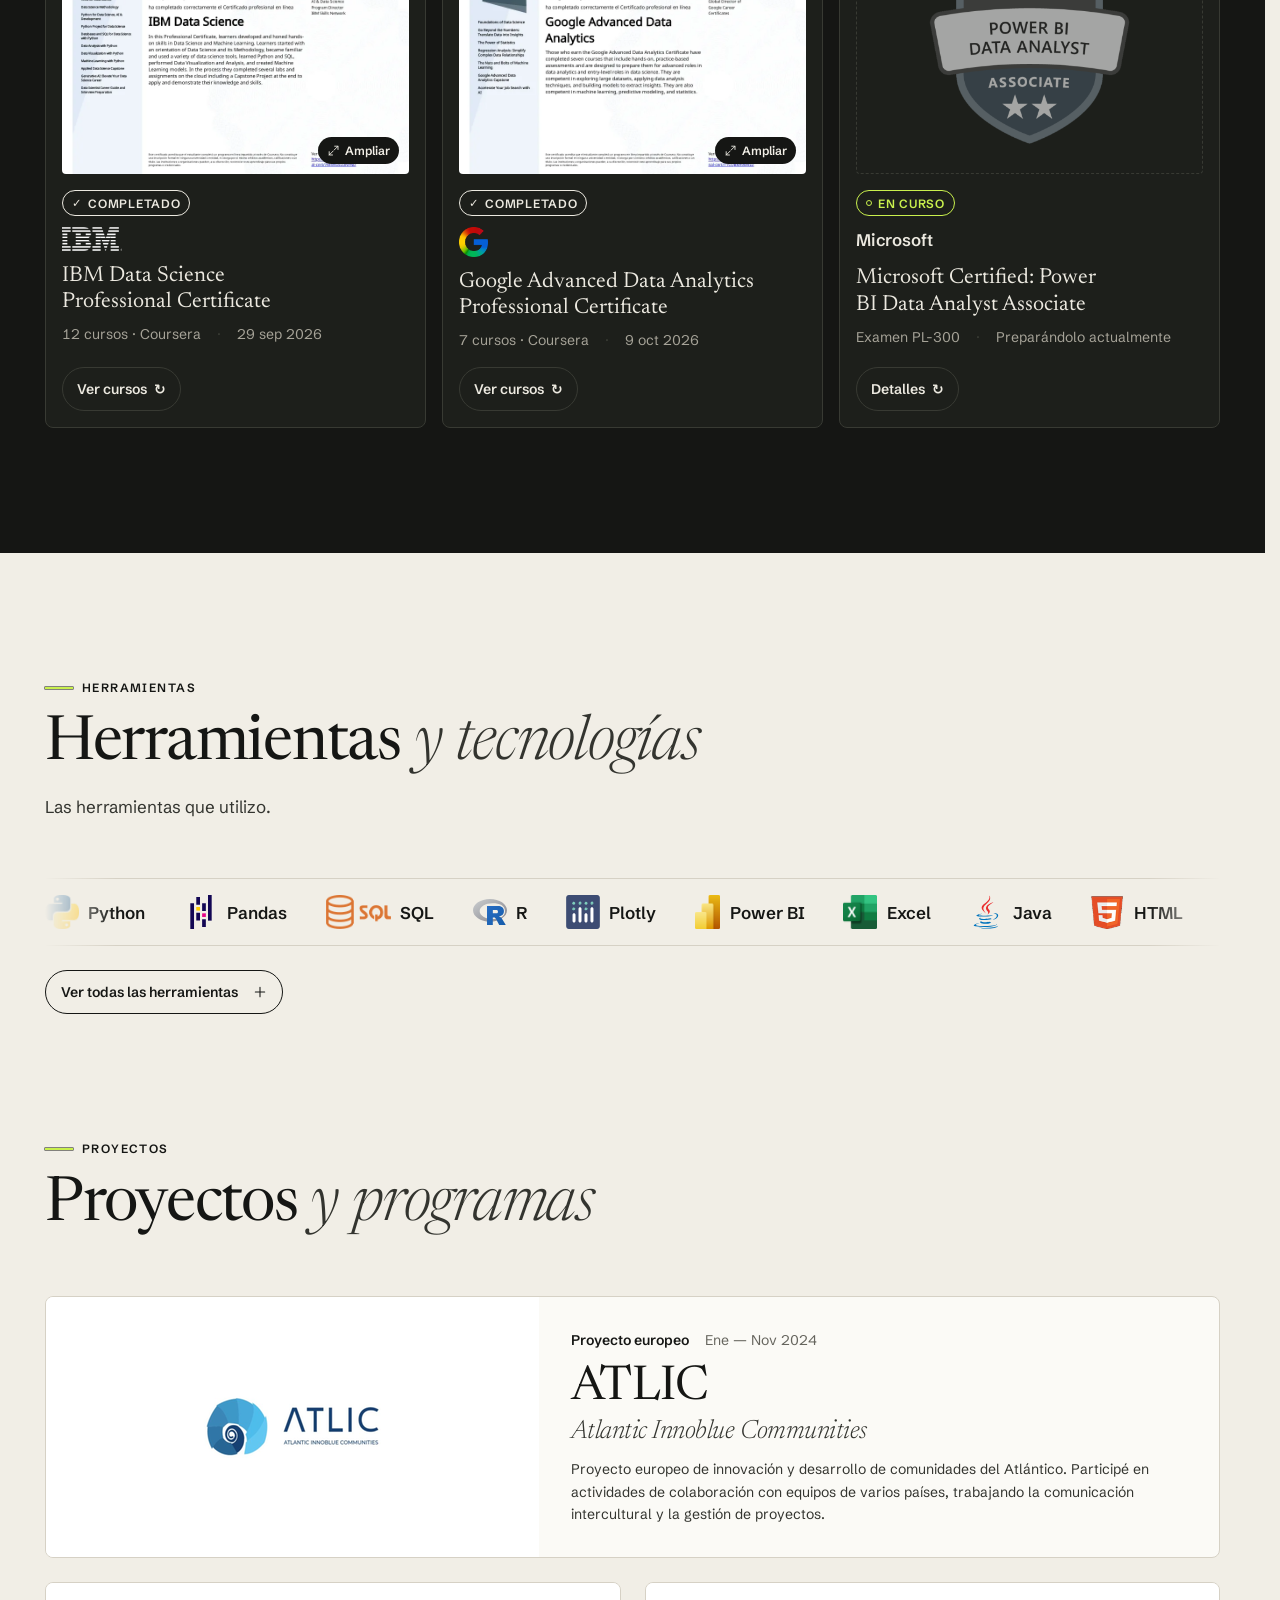
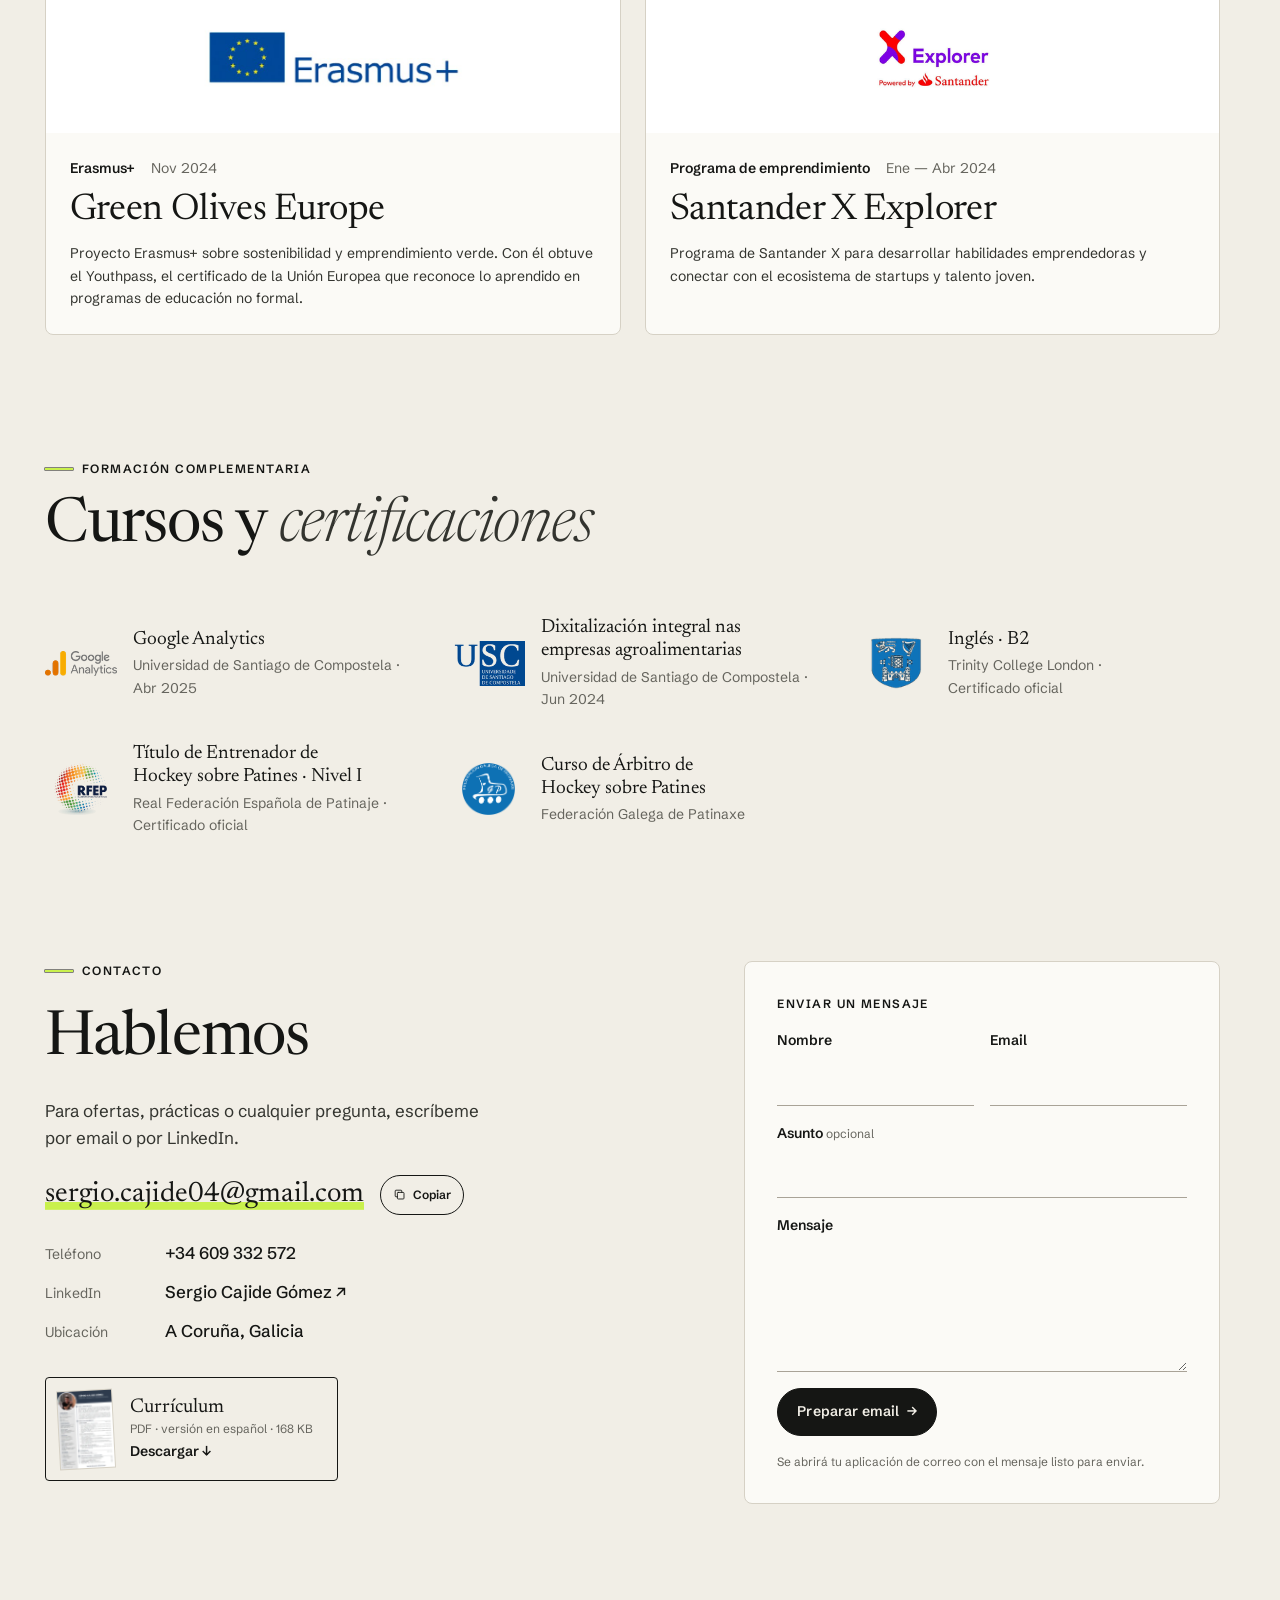
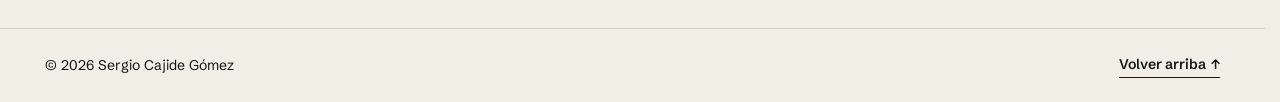
==== commit 4992314a: "Add files via upload" ====
--- a/herramientas.html
+++ b/herramientas.html
@@ -4,162 +4,11 @@
   <meta charset="UTF-8">
   <meta name="viewport" content="width=device-width, initial-scale=1.0">
   <title>Herramientas — Sergio Cajide Gómez</title>
-  <meta name="description" content="Herramientas y tecnologías que maneja Sergio Cajide Gómez: desarrollo web, marketing digital, revenue management y gestión empresarial.">
-  <link rel="stylesheet" href="style.css">
-  <link rel="preconnect" href="https://fonts.googleapis.com">
-  <link rel="preconnect" href="https://fonts.gstatic.com" crossorigin>
-  <link href="https://fonts.googleapis.com/css2?family=Space+Grotesk:wght@400;500;600;700&family=Inter:wght@300;400;500;600&display=swap" rel="stylesheet">
+  <link rel="canonical" href="index.html#herramientas">
+  <meta http-equiv="refresh" content="0; url=index.html#herramientas">
+  <script>window.location.replace('index.html#herramientas');</script>
 </head>
 <body>
-
-  <nav class="navbar">
-    <a href="index.html" class="nav-brand">
-      <img src="img/logo_prueba.png" alt="Sergio Cajide Gómez" class="brand-mark">
-      <span class="brand-text">Sergio Cajide <span class="brand-soft">Gómez</span></span>
-    </a>
-    <ul class="nav-links">
-      <li><a href="index.html#sobre-mi">Sobre mí</a></li>
-      <li><a href="index.html#experiencia">Experiencia</a></li>
-      <li><a href="index.html#formacion">Formación</a></li>
-      <li><a href="herramientas.html" class="active">Herramientas</a></li>
-      <li><a href="index.html#proyectos">Proyectos</a></li>
-      <li><a href="index.html#contacto" class="nav-cta">Contacto</a></li>
-    </ul>
-    <button class="nav-toggle" id="navToggle" aria-label="Menú">&#9776;</button>
-  </nav>
-
-  <section class="page-header container">
-    <p class="page-eyebrow">04 — Herramientas</p>
-    <h1 class="page-title">Herramientas <em>&amp; tecnologías</em></h1>
-    <p class="page-subtitle">Aplicaciones y plataformas que manejo en mi día a día profesional y académico, organizadas como una arquitectura digital de empresa, marketing y datos.</p>
-  </section>
-
-  <section class="block container" style="padding-top:2rem;">
-
-    <div class="tool-category">
-      <h2 class="section-title reveal">Desarrollo web</h2>
-      <p class="tools-cat-desc reveal">Nivel básico — proyectos académicos y portfolio personal.</p>
-      <div class="tools-full-grid">
-
-        <div class="bp-card tool-card reveal"><span class="tick tl"></span>
-          <div class="tool-card-logo"><img src="img/logo_vscode.png" alt="Visual Studio Code"></div>
-          <h4>Visual Studio Code</h4><p>Editor para proyectos web y Python</p>
-          <div class="tool-level"><span class="level-dot active"></span><span class="level-dot active"></span><span class="level-dot active"></span><span class="level-dot"></span><span class="level-dot"></span><span class="level-label">Intermedio</span></div>
-        </div>
-        <div class="bp-card tool-card reveal d1"><span class="tick tl"></span>
-          <div class="tool-card-logo"><img src="img/logo_html.png" alt="HTML5"></div>
-          <h4>HTML5</h4><p>Estructura de páginas web</p>
-          <div class="tool-level"><span class="level-dot active"></span><span class="level-dot active"></span><span class="level-dot active"></span><span class="level-dot"></span><span class="level-dot"></span><span class="level-label">Intermedio</span></div>
-        </div>
-        <div class="bp-card tool-card reveal d2"><span class="tick tl"></span>
-          <div class="tool-card-logo"><img src="img/logo_css.png" alt="CSS3"></div>
-          <h4>CSS3</h4><p>Diseño y layouts responsive</p>
-          <div class="tool-level"><span class="level-dot active"></span><span class="level-dot active"></span><span class="level-dot active"></span><span class="level-dot"></span><span class="level-dot"></span><span class="level-label">Intermedio</span></div>
-        </div>
-        <div class="bp-card tool-card reveal d3"><span class="tick tl"></span>
-          <div class="tool-card-logo"><img src="img/logo_python.png" alt="Python"></div>
-          <h4>Python</h4><p>Análisis de datos y automatización</p>
-          <div class="tool-level"><span class="level-dot active"></span><span class="level-dot active"></span><span class="level-dot"></span><span class="level-dot"></span><span class="level-dot"></span><span class="level-label">Básico</span></div>
-        </div>
-
-      </div>
-    </div>
-
-    <div class="tool-category">
-      <h2 class="section-title reveal">Marketing digital y analítica</h2>
-      <p class="tools-cat-desc reveal">Herramientas usadas en prácticas de marketing y en certificaciones.</p>
-      <div class="tools-full-grid">
-
-        <div class="bp-card tool-card reveal"><span class="tick tl"></span>
-          <div class="tool-card-logo"><img src="img/logo_googleanalytics.png" alt="Google Analytics"></div>
-          <h4>Google Analytics</h4><p>Análisis de tráfico web y comportamiento de usuarios</p>
-          <div class="tool-level"><span class="level-dot active"></span><span class="level-dot active"></span><span class="level-dot active"></span><span class="level-dot"></span><span class="level-dot"></span><span class="level-label">Intermedio</span></div>
-        </div>
-        <div class="bp-card tool-card reveal d1"><span class="tick tl"></span>
-          <div class="tool-card-logo"><img src="img/logo_semrush.png" alt="Semrush"></div>
-          <h4>Semrush</h4><p>SEO, análisis de keywords y competencia</p>
-          <div class="tool-level"><span class="level-dot active"></span><span class="level-dot active"></span><span class="level-dot active"></span><span class="level-dot active"></span><span class="level-dot"></span><span class="level-label">Avanzado</span></div>
-        </div>
-        <div class="bp-card tool-card reveal d2"><span class="tick tl"></span>
-          <div class="tool-card-logo"><img src="img/logo_canva.png" alt="Canva"></div>
-          <h4>Canva</h4><p>Diseño gráfico para contenido digital</p>
-          <div class="tool-level"><span class="level-dot active"></span><span class="level-dot active"></span><span class="level-dot active"></span><span class="level-dot active"></span><span class="level-dot"></span><span class="level-label">Avanzado</span></div>
-        </div>
-
-      </div>
-    </div>
-
-    <div class="tool-category">
-      <h2 class="section-title reveal">Revenue management y hotelería</h2>
-      <p class="tools-cat-desc reveal">Software especializado del sector hotelero trabajado en prácticas.</p>
-      <div class="tools-full-grid">
-
-        <div class="bp-card tool-card reveal"><span class="tick tl"></span>
-          <div class="tool-card-logo"><img src="img/logo_siteminder.png" alt="SiteMinder"></div>
-          <h4>SiteMinder</h4><p>Gestión de canales y distribución hotelera</p>
-          <div class="tool-level"><span class="level-dot active"></span><span class="level-dot active"></span><span class="level-dot"></span><span class="level-dot"></span><span class="level-dot"></span><span class="level-label">Básico</span></div>
-        </div>
-        <div class="bp-card tool-card reveal d1"><span class="tick tl"></span>
-          <div class="tool-card-logo"><img src="img/logo_prestige.png" alt="Prestige"></div>
-          <h4>Prestige</h4><p>Gestión operativa y reservas hoteleras</p>
-          <div class="tool-level"><span class="level-dot active"></span><span class="level-dot active"></span><span class="level-dot"></span><span class="level-dot"></span><span class="level-dot"></span><span class="level-label">Básico</span></div>
-        </div>
-        <div class="bp-card tool-card reveal d2"><span class="tick tl"></span>
-          <div class="tool-card-logo"><img src="img/logo_opera.png" alt="Opera"></div>
-          <h4>Opera PMS</h4><p>Gestión de reservas y operaciones hoteleras</p>
-          <div class="tool-level"><span class="level-dot active"></span><span class="level-dot active"></span><span class="level-dot"></span><span class="level-dot"></span><span class="level-dot"></span><span class="level-label">Básico</span></div>
-        </div>
-
-      </div>
-    </div>
-
-    <div class="tool-category">
-      <h2 class="section-title reveal">Ofimática y gestión empresarial</h2>
-      <p class="tools-cat-desc reveal">Suite Office y herramientas de gestión de uso habitual.</p>
-      <div class="tools-full-grid">
-
-        <div class="bp-card tool-card reveal"><span class="tick tl"></span>
-          <div class="tool-card-logo"><img src="img/logo_excel.png" alt="Excel"></div>
-          <h4>Microsoft Excel</h4><p>Análisis de datos y modelos de gestión</p>
-          <div class="tool-level"><span class="level-dot active"></span><span class="level-dot active"></span><span class="level-dot active"></span><span class="level-dot active"></span><span class="level-dot"></span><span class="level-label">Avanzado</span></div>
-        </div>
-        <div class="bp-card tool-card reveal d1"><span class="tick tl"></span>
-          <div class="tool-card-logo"><img src="img/logo_word.png" alt="Word"></div>
-          <h4>Microsoft Word</h4><p>Redacción y documentación profesional</p>
-          <div class="tool-level"><span class="level-dot active"></span><span class="level-dot active"></span><span class="level-dot active"></span><span class="level-dot active"></span><span class="level-dot"></span><span class="level-label">Avanzado</span></div>
-        </div>
-        <div class="bp-card tool-card reveal d2"><span class="tick tl"></span>
-          <div class="tool-card-logo"><img src="img/logo_access.png" alt="Access"></div>
-          <h4>Microsoft Access</h4><p>Gestión de bases de datos</p>
-          <div class="tool-level"><span class="level-dot active"></span><span class="level-dot active"></span><span class="level-dot active"></span><span class="level-dot"></span><span class="level-dot"></span><span class="level-label">Intermedio</span></div>
-        </div>
-        <div class="bp-card tool-card reveal d3"><span class="tick tl"></span>
-          <div class="tool-card-logo"><img src="img/logo_odoo.png" alt="Odoo"></div>
-          <h4>Odoo</h4><p>ERP de gestión empresarial</p>
-          <div class="tool-level"><span class="level-dot active"></span><span class="level-dot active"></span><span class="level-dot active"></span><span class="level-dot"></span><span class="level-dot"></span><span class="level-label">Intermedio</span></div>
-        </div>
-
-      </div>
-    </div>
-
-    <div style="text-align:center;margin-top:1rem;" class="reveal">
-      <a href="index.html" class="btn btn-outline">← Volver al inicio</a>
-    </div>
-
-  </section>
-
-  <nav class="mobile-bottom-nav">
-    <a href="index.html">Inicio</a>
-    <a href="index.html#sobre-mi">Sobre mí</a>
-    <a href="index.html#experiencia">Experiencia</a>
-    <a href="index.html#proyectos">Proyectos</a>
-    <a href="index.html#contacto">Contacto</a>
-  </nav>
-
-  <footer class="footer">
-    <p>© 2025 Sergio Cajide Gómez · <a href="mailto:sergio.cajide04@gmail.com">sergio.cajide04@gmail.com</a></p>
-  </footer>
-
-  <script src="app.js"></script>
+  <p style="font-family:sans-serif;padding:2rem;">Redirigiendo… Si no ocurre automáticamente, <a href="index.html#herramientas">haz clic aquí</a>.</p>
 </body>
 </html>
